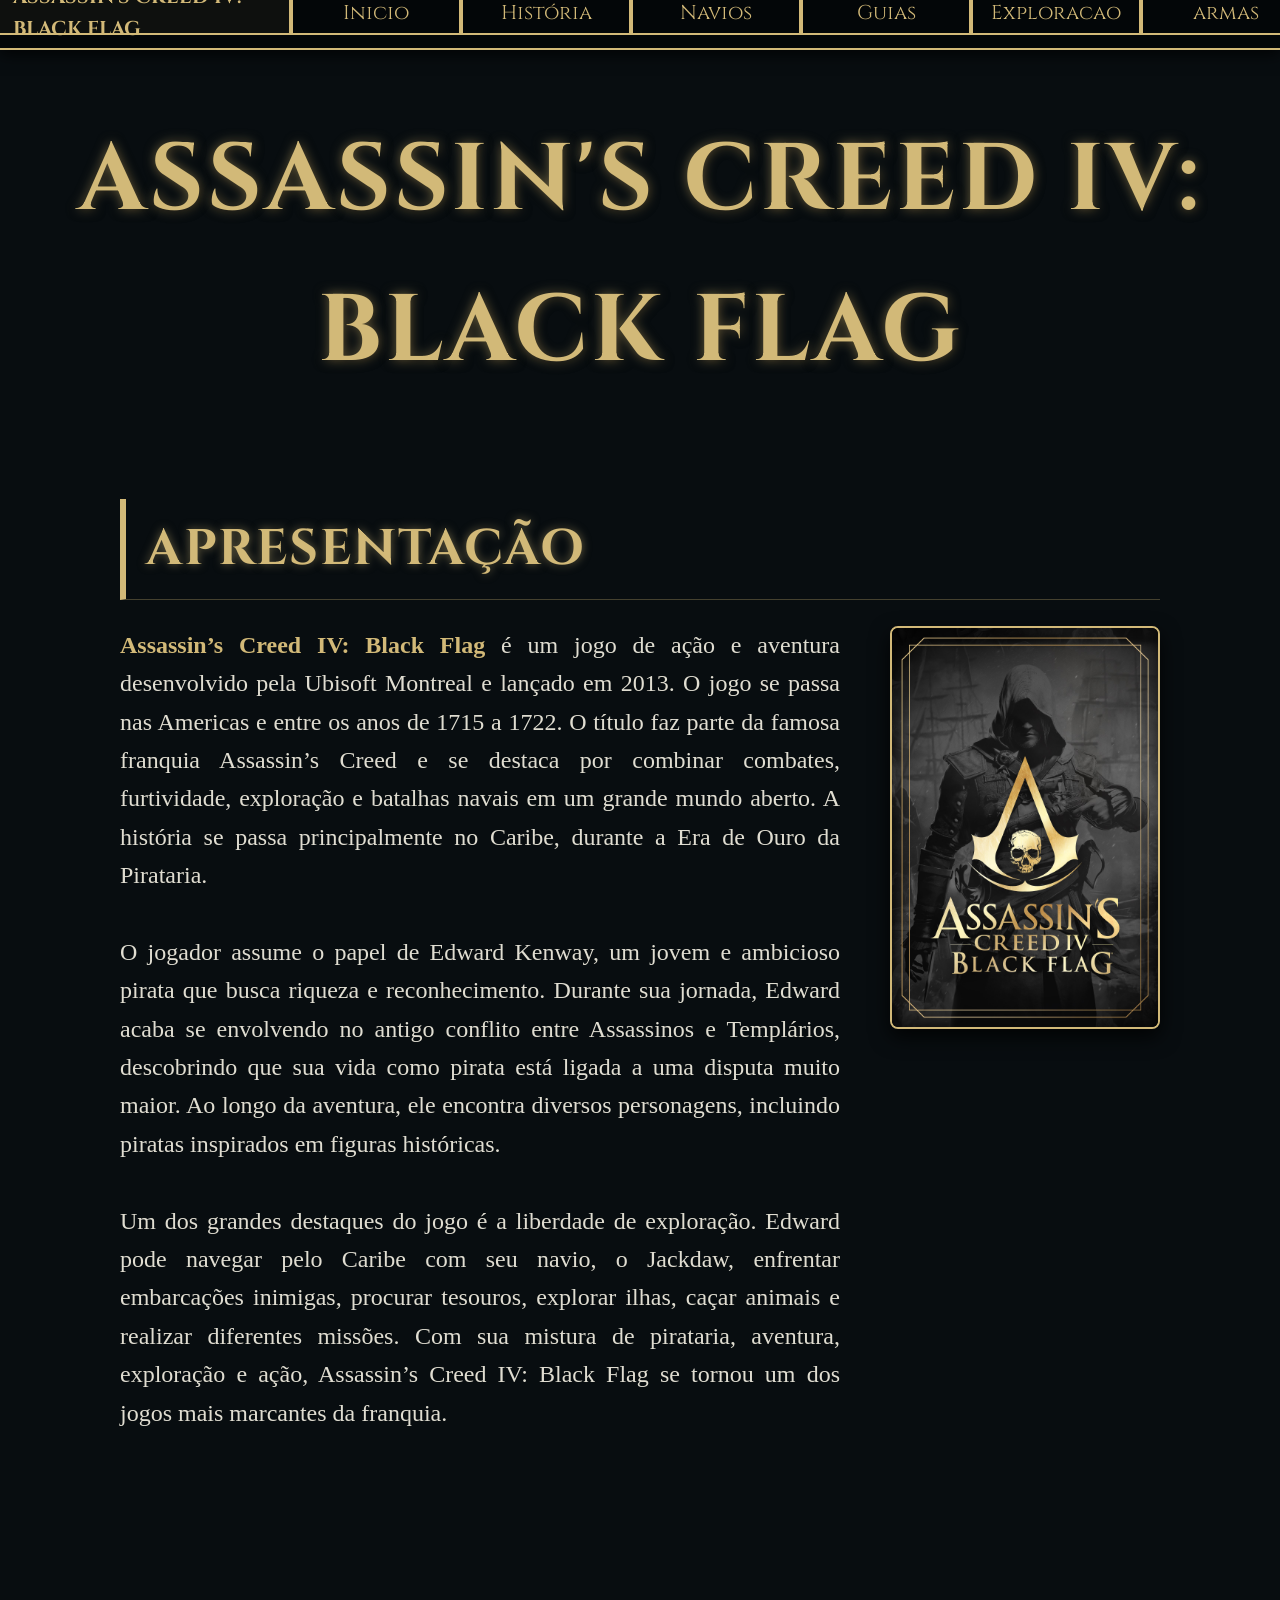
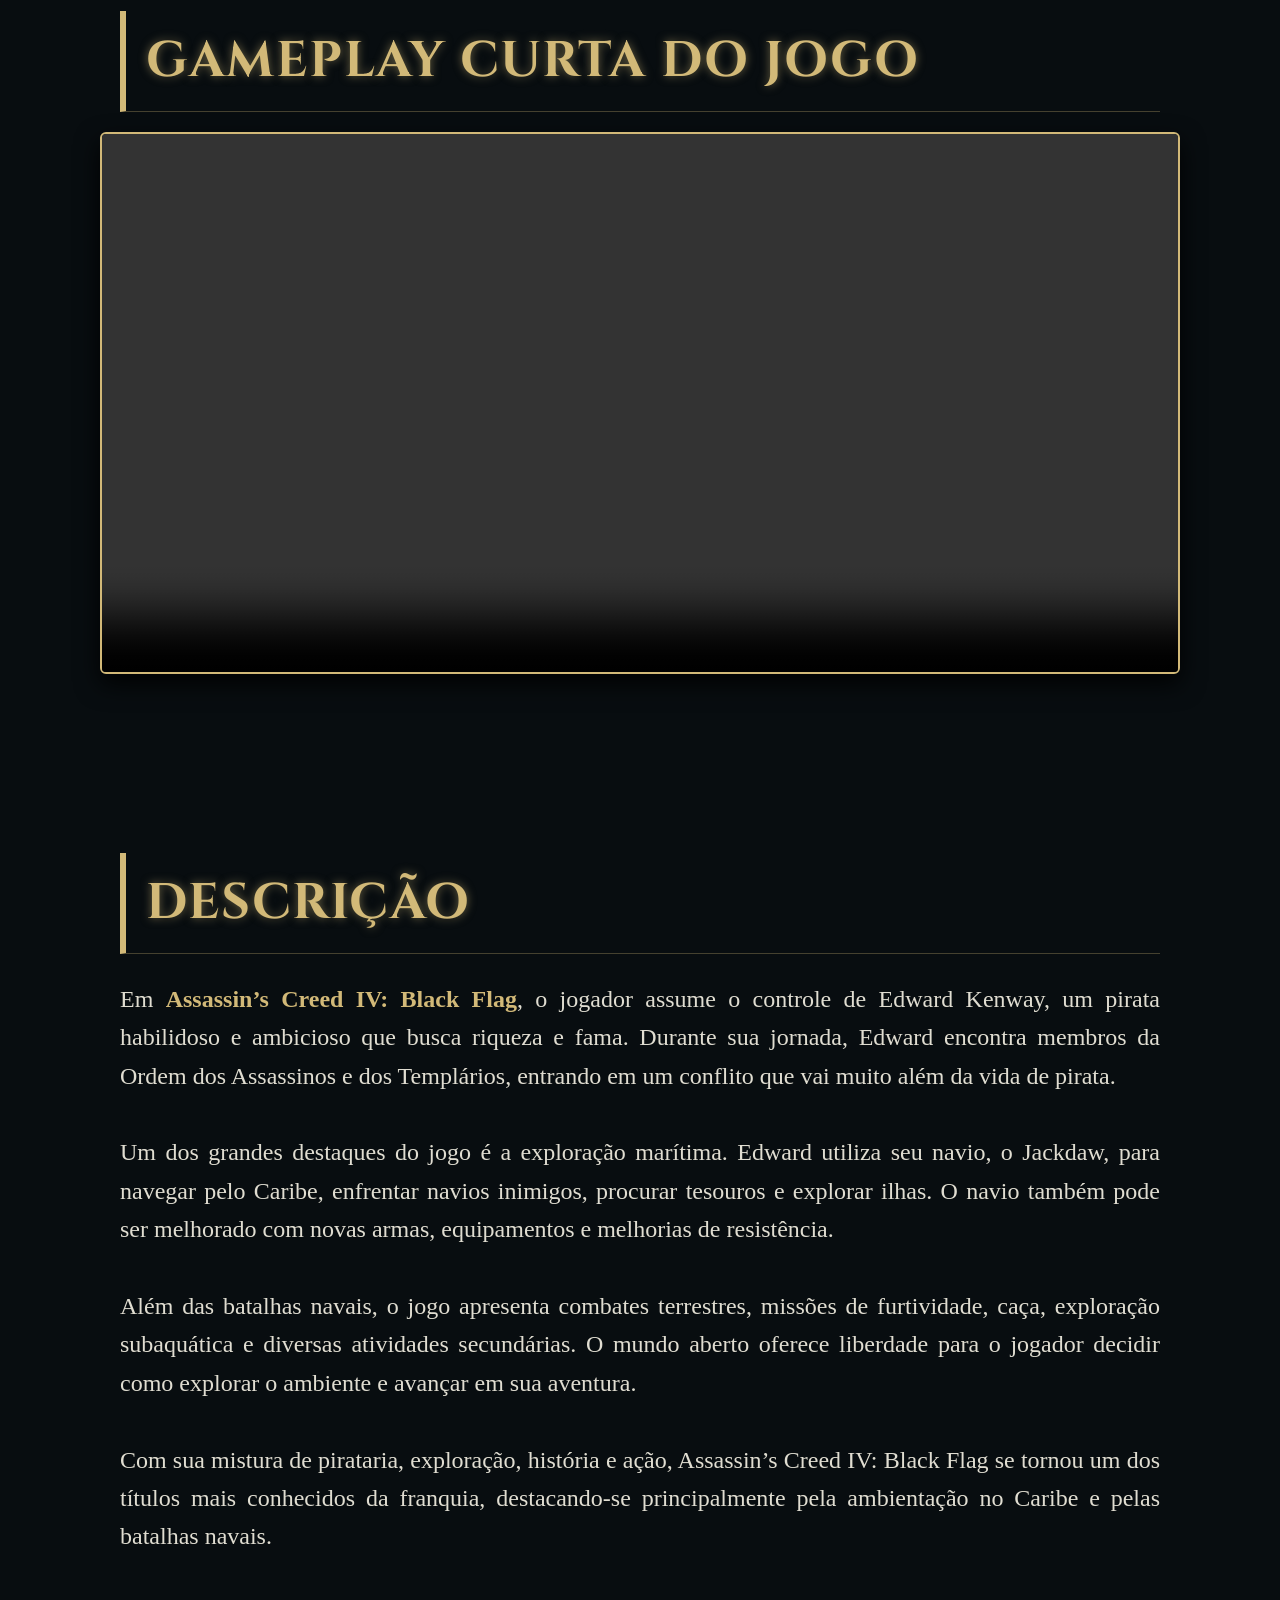
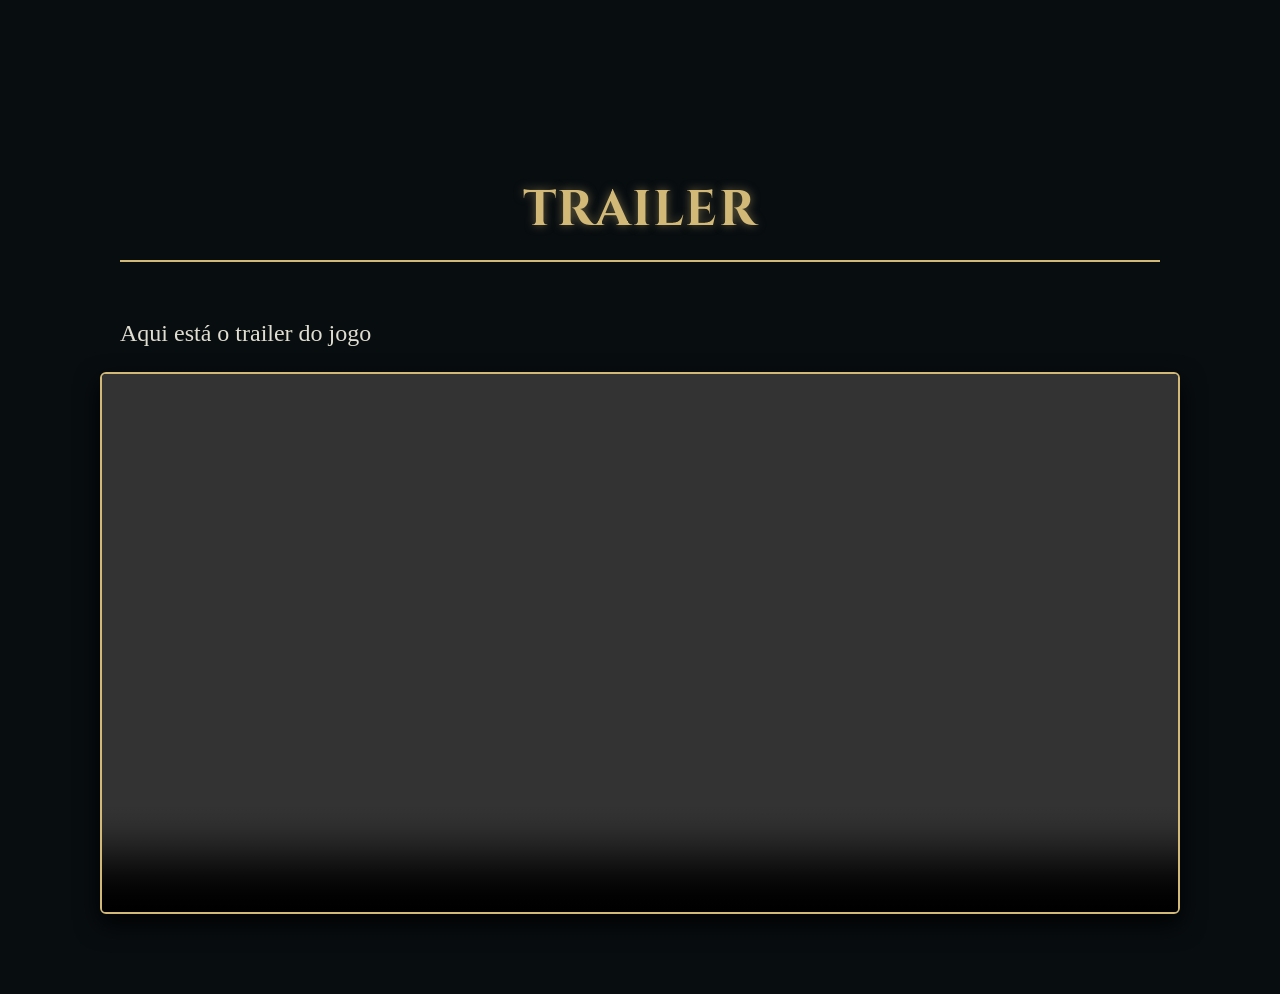
==== index.html @ 42d8e100 "Add files via upload" ====
<!DOCTYPE html>
<html lang="pt-br">
<head>
    <meta charset="UTF-8">
    <meta name="viewport" content="width=device-width, initial-scale=1.0">
    <title>Inicio</title>
    <link rel="stylesheet" href="pirata.css">
    <link rel="icon" type="image/png" href="./Imagens/download.jpg">
    <style> 
        .title {
            text-align: center;
            font-size: 2.5cm;
            color: #D2B978;
        }
hr{
    background: #D2B978;    
}
        .subtitle {
            text-align: left;
            font-size: 50px;
            color: #D2B978;
            margin-left: 120px;
        }

        nav ul {
            list-style-type: none;
            margin: 0px;
            padding: 2px;
            display: flex;
        }

        nav li a {
            margin-right: 0px;
            font-size: 20px;
            color: #D2B978;
            border: 2px solid; 
            padding: 20px;          
            width: 150px;           
            height: 0.1px;          
            display: flex;         
            align-items: center;    
            justify-content: center;
            transform: translate(-11px, -11px);
        } 
        .nava{
            margin-right: 0px;
            font-size: 20px;
            color: #D2B978;
            border: 2px solid; 
            padding: 20px;          
            width: 410px;           
            height: 0.1px;          
            display: flex;         
            align-items: center;    
            justify-content: center;
            transform: translate(-11px, -11px);
        }

        nav a {
            text-decoration: none;
            color: #333;
        }

        body {
            background-color: #080D10;
        }

        .inicio {
            color: #e0ddd1;
            font-size: 18px;
        }

        

       
        .organizacao {
            display: flex;
            align-items: flex-start; 
            gap: 50px; 
            margin-left: 120px;
            margin-right: 120px;
        }

        .op {
           
            color: #e0ddd1;
            font-size: 24px; 
            text-align: justify;
            flex: 1; 
            margin: 0;
        }
        p {
           
            color: #e0ddd1;
            font-size: 24px; 
            text-align: justify;
            flex: 1; 
            margin-left:120px;
            margin-right: 120px;
        }
        .img1 {
            width: 270px; 
            height: auto;
            border-radius: 8px; 
        }
    </style>
</head>
<body>
    <nav>
        <ul>
         <li class="nava">Assassin's Creed IV: Black Flag</li>            
            <li><a href="index.html">Inicio</a></li>
            <li><a href="historia_jogo.html">História</a></li>
            <li><a href="Navios.html">Navios</a></li>
            <li><a href="Guias.html">Guias</a></li>
              <li><a href="Exploração.html">Exploracao</a></li>
              <li><a href="armamento.html">armas</a></li>
               <li><a href="curiosidades.html">Curiosidades</a></li>
        </ul>
    </nav>

    <h1 class="title">Assassin's Creed IV: Black Flag</h1>

    <br><br><br>

    <h2 class="subtitle">Apresentação</h2>

    <br>
    <div class="organizacao">
        <p class="op">
            <strong>Assassin’s Creed IV: Black Flag</strong> é um jogo de ação e aventura desenvolvido pela Ubisoft Montreal e lançado em 2013. O jogo se passa nas Americas e entre os anos de 1715 a 1722. O título faz parte da famosa franquia Assassin’s Creed e se destaca por combinar combates, furtividade, exploração e batalhas navais em um grande mundo aberto. A história se passa principalmente no Caribe, durante a Era de Ouro da Pirataria.
            <br><br>
            O jogador assume o papel de Edward Kenway, um jovem e ambicioso pirata que busca riqueza e reconhecimento. Durante sua jornada, Edward acaba se envolvendo no antigo conflito entre Assassinos e Templários, descobrindo que sua vida como pirata está ligada a uma disputa muito maior. Ao longo da aventura, ele encontra diversos personagens, incluindo piratas inspirados em figuras históricas.
            <br><br>
            Um dos grandes destaques do jogo é a liberdade de exploração. Edward pode navegar pelo Caribe com seu navio, o Jackdaw, enfrentar embarcações inimigas, procurar tesouros, explorar ilhas, caçar animais e realizar diferentes missões. Com sua mistura de pirataria, aventura, exploração e ação, Assassin’s Creed IV: Black Flag se tornou um dos jogos mais marcantes da franquia.
        </p>

        <img src="./Imagens/apps.46338.69748098540497451.6fec5e29-270a-4d59-adb7-cc8b6f788b95.c5643e1d-438b-41ce-8f03-d486a3ed85b6.jpg" class="img1" alt="Capa Assassin's Creed IV">
    </div>

<br><br>

<br><br><br><br><br>
 <h2 class="subtitle">Gameplay curta do jogo</h2>


<video width="1080" height="auto" src="./videoplayback5.mp4" controls ></video>













 <br><br>

<br><br><br><br><br>
  <h2 class="subtitle">Descrição</h2>

  <br>


<p>Em <strong> Assassin’s Creed IV: Black Flag</strong>, o jogador assume o controle de Edward Kenway, um pirata habilidoso e ambicioso que busca riqueza e fama. Durante sua jornada, Edward encontra membros da Ordem dos Assassinos e dos Templários, entrando em um conflito que vai muito além da vida de pirata.
<br> <br>
Um dos grandes destaques do jogo é a exploração marítima. Edward utiliza seu navio, o Jackdaw, para navegar pelo Caribe, enfrentar navios inimigos, procurar tesouros e explorar ilhas. O navio também pode ser melhorado com novas armas, equipamentos e melhorias de resistência.
<br> <br>
Além das batalhas navais, o jogo apresenta combates terrestres, missões de furtividade, caça, exploração subaquática e diversas atividades secundárias. O mundo aberto oferece liberdade para o jogador decidir como explorar o ambiente e avançar em sua aventura.
<br> <br>
Com sua mistura de pirataria, exploração, história e ação, Assassin’s Creed IV: Black Flag se tornou um dos títulos mais conhecidos da franquia, destacando-se principalmente pela ambientação no Caribe e pelas batalhas navais.</p>



<br><br><br><br><br><br><br>
<br>
<h2 class="subtitle" align="center">Trailer</h2>
<br><br>
<p>Aqui está o trailer do jogo</p>
 <video width="1080" height="auto" src="./vidssave.com Assassin_s Creed IV - Black Flag Trailer [Dublado] 480P.mp4" controls >

  
  </video>
    
  
 


































</body>
</html>
---- pirata.css ----
/* ==========================================================================
   PIRATA.CSS - ASSASSIN'S CREED IV: BLACK FLAG THEME (SEM FUNDO NOS TÍTULOS)
   ========================================================================== */

   @import url('https://fonts.googleapis.com/css2?family=Cinzel:wght@600;700;900&family=IM+Fell+English&display=swap');

   :root {
     --bg-color: #080D10;
     --gold-color: #D2B978;
     --gold-glow: rgba(210, 185, 120, 0.5);
     --text-color: #e0ddd1;
     --font-title: 'Cinzel', serif;
     --font-body: 'IM Fell English', serif;
   }
   
   /* Reset Global */
   * {
     box-sizing: border-box;
     margin: 0;
     padding: 0;
   }
   
   body {
     background-color: #080D10;
     color: #e0ddd1;
     font-family: var(--font-body);
     line-height: 1.6;
     padding-bottom: 80px;
   }
   
   /* ==========================================================================
      NAVEGAÇÃO (MENU HORIZONTAL)
      ========================================================================== */
   
   nav {
     background-color: #030608;
     border-bottom: 2px solid #D2B978;
     width: 100%;
     position: sticky;
     top: 0;
     z-index: 1000;
     box-shadow: 0 4px 15px rgba(0, 0, 0, 0.8);
   }
   
   nav ul {
     list-style-type: none;
     display: flex;
     align-items: center;
     margin: 0;
     padding: 0;
   }
   
   .nava {
     font-family: var(--font-title);
     font-size: 1.1rem;
     font-weight: 700;
     color: #D2B978;
     border: 2px solid #D2B978;
     padding: 55px 25px;
     min-width: 300px;
     display: flex;
     align-items: center;
     justify-content: center;
     text-transform: uppercase;
     background-color: rgba(210, 185, 120, 0.05);
   }
   
   nav li a {
     font-family: var(--font-title);
     font-size: 1.1rem;
     color: #D2B978;
     text-decoration: none;
     border: 2px solid #D2B978;
     border-left: none;
     padding: 55px 50px;
     min-width: 170px;
     display: flex;
     align-items: center;
     justify-content: center;
     transition: all 0.3s ease;
   }
   
   nav li a:hover {
     background-color: #D2B978;
     color: #080D10;
     font-weight: 700;
     box-shadow: inset 0 0 10px rgba(0, 0, 0, 0.5);
   }
   
   /* ==========================================================================
      TÍTULOS E SUBTÍTULOS (SEM FUNDO)
      ========================================================================== */
   
   /* Título Principal */
   .title {
     text-align: center;
     font-family: var(--font-title);
     font-size: 3.5rem;
     color: #D2B978;
     text-transform: uppercase;
     margin-top: 40px;
     letter-spacing: 3px;
     text-shadow: 0 0 12px rgba(210, 185, 120, 0.5), 2px 2px 10px rgba(0, 0, 0, 0.9);
     padding: 15px 0;
     background: transparent;
   }
   
   hr {
     border: 0;
     height: 2px;
     background: linear-gradient(90deg, transparent, #D2B978, transparent);
     margin: 20px 0 40px 0;
   }
   
   /* Subtítulo */
   .subtitle {
     font-family: var(--font-title);
     font-size: 2.2rem;
     color: #D2B978;
     text-transform: uppercase;
     margin-left: 120px;
     margin-right: 120px;
     padding: 10px 20px;
     border-left: 6px solid #D2B978;
     border-bottom: 1px solid rgba(210, 185, 120, 0.3);
     text-shadow: 0 0 10px rgba(210, 185, 120, 0.5);
     letter-spacing: 1.5px;
     background: transparent;
   }
   
   .subititle {
     font-family: var(--font-title);
     font-size: 2.2rem;
     color: #D2B978;
     text-transform: uppercase;
     margin-left: 120px;
     margin-right: 120px;
     padding: 10px 20px;
     border-left: 6px solid #D2B978;
     border-bottom: 1px solid rgba(210, 185, 120, 0.3);
     text-shadow: 0 0 10px rgba(210, 185, 120, 0.5);
     letter-spacing: 1.5px;
     background: transparent;
   }
   .subtitle2 {
     font-family: var(--font-title);
     font-size: 2.2rem;
     color: #D2B978;
     text-transform: uppercase;
     margin-left: 120px;
     margin-right: 120px;
     padding: 10px 20px;
     border-left: 6px solid #D2B978;
     border-bottom: 1px solid rgba(210, 185, 120, 0.3);
     text-shadow: 0 0 10px rgba(210, 185, 120, 0.5);
     letter-spacing: 1.5px;
     background: transparent;
   }
   /* Subtítulo Centralizado (ex: Trailer) */
   .subtitle[align="center"] {
     text-align: center;
     margin-left: 120px;
     margin-right: 120px;
     border-left: none;
     border-bottom: 2px solid #D2B978;
     background: transparent;
   }
   .subititle[align="center"] {
     text-align: center;
     margin-left: 120px;
     margin-right: 120px;
     border-left: none;
     border-bottom: 2px solid #D2B978;
     background: transparent;
   }
 
   .subtitle2[align="center"] {
     text-align: center;
     margin-left: 120px;
     margin-right: 120px;
     border-left: none;
     border-bottom: 2px solid #D2B978;
     background: transparent;
   }
   
   /* ==========================================================================
      LAYOUT E ELEMENTOS
      ========================================================================== */
   
   .organizacao {
     display: flex;
     align-items: flex-start;
     gap: 50px;
     margin-left: 120px;
     margin-right: 120px;
   }
   
   .op, p {
     color: #e0ddd1;
     font-size: 1.25rem;
     text-align: justify;
     flex: 1;
   }
   
   p {
     margin-left: 120px;
     margin-right: 120px;
   }
   
   .op {
     margin: 0;
   }
   
   strong {
     color: #D2B978;
   }
   
   .img1 {
     width: 270px;
     height: auto;
     border-radius: 6px;
     border: 2px solid #D2B978;
     box-shadow: 0 8px 20px rgba(0, 0, 0, 0.8);
   }
   
   video {
     display: block;
     margin: 20px auto 0 auto;
     border: 2px solid #D2B978;
     border-radius: 6px;
     box-shadow: 0 10px 25px rgba(0, 0, 0, 0.9);
     max-width: 90%;
   }
   
   /* Responsividade */
   @media (max-width: 900px) {
     nav ul { flex-direction: column; }
     .nava, nav li a { width: 100%; border-left: 2px solid #D2B978; }
     .subtitle, p, .organizacao { margin-left: 20px; margin-right: 20px; }
     .subtitle[align="center"] { margin-left: 20px; margin-right: 20px; }
     .organizacao { flex-direction: column; align-items: center; }
     .title { font-size: 2.2rem; }
   }
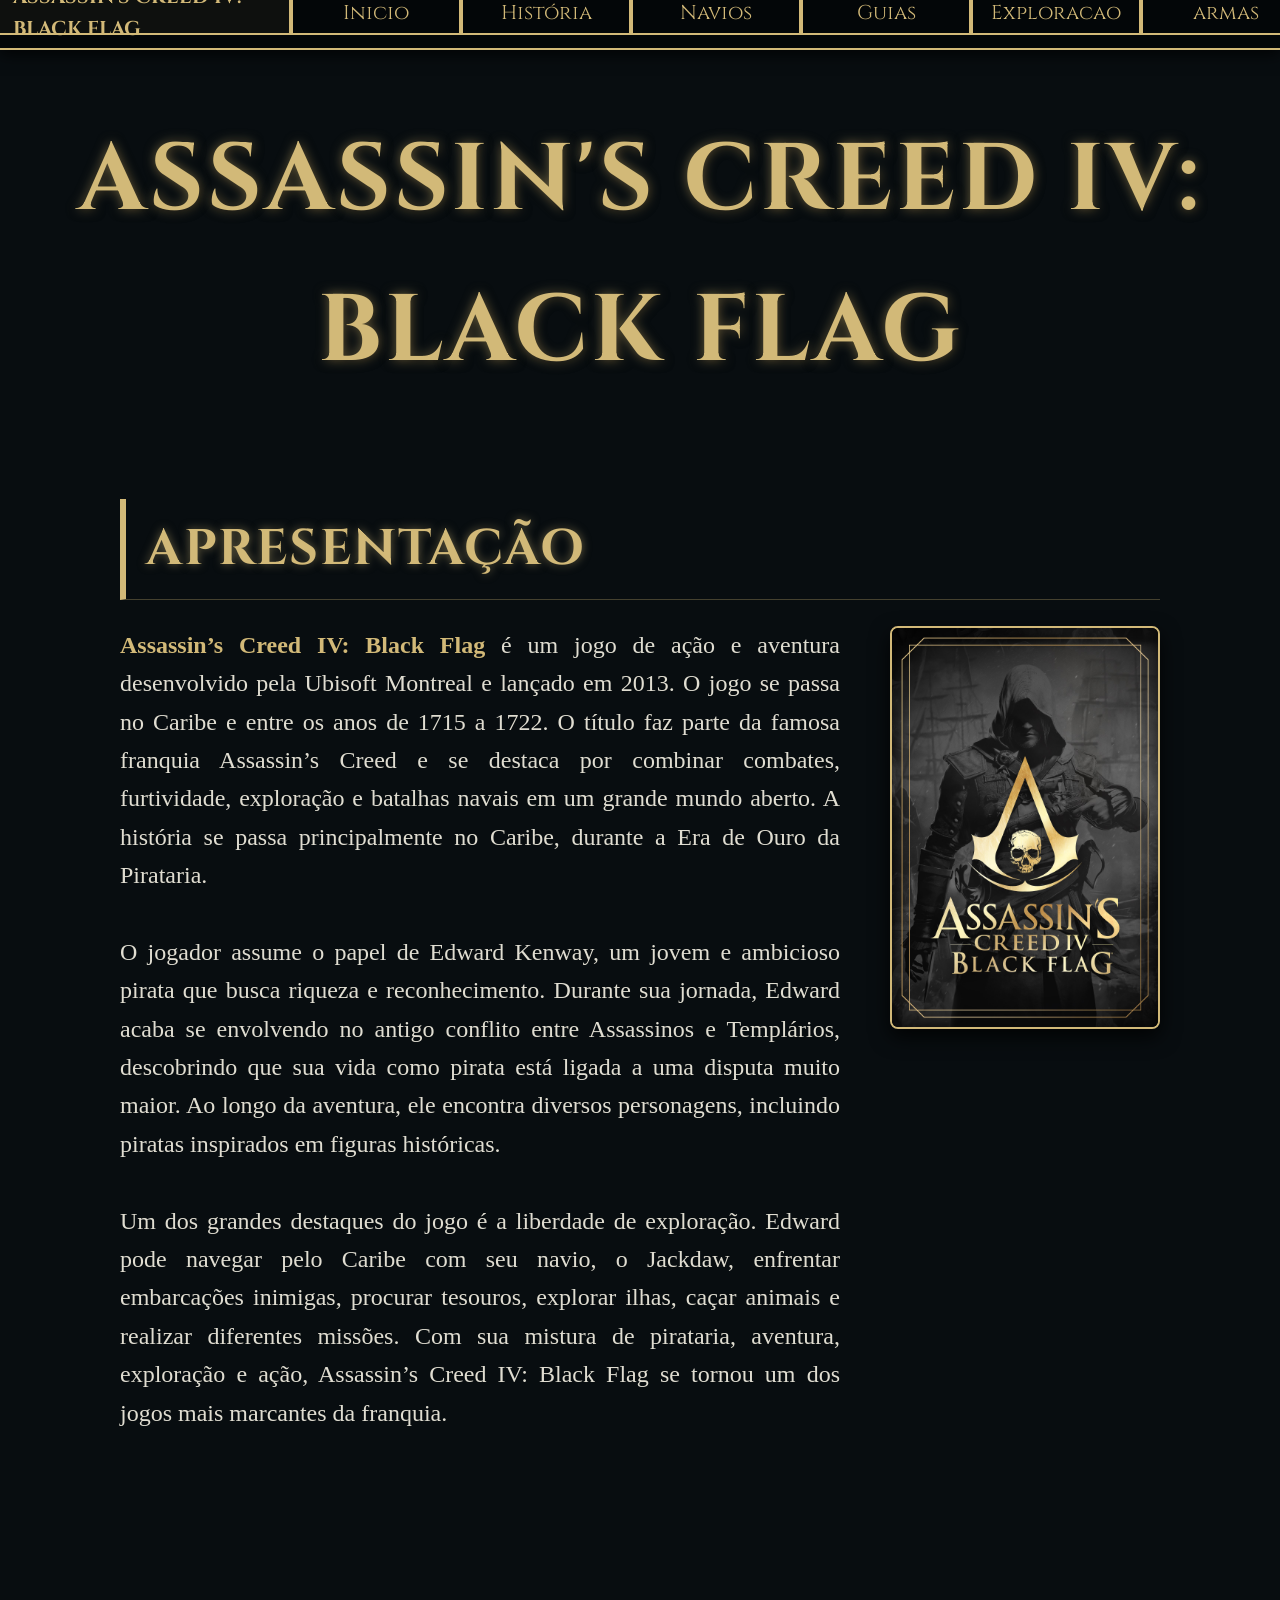
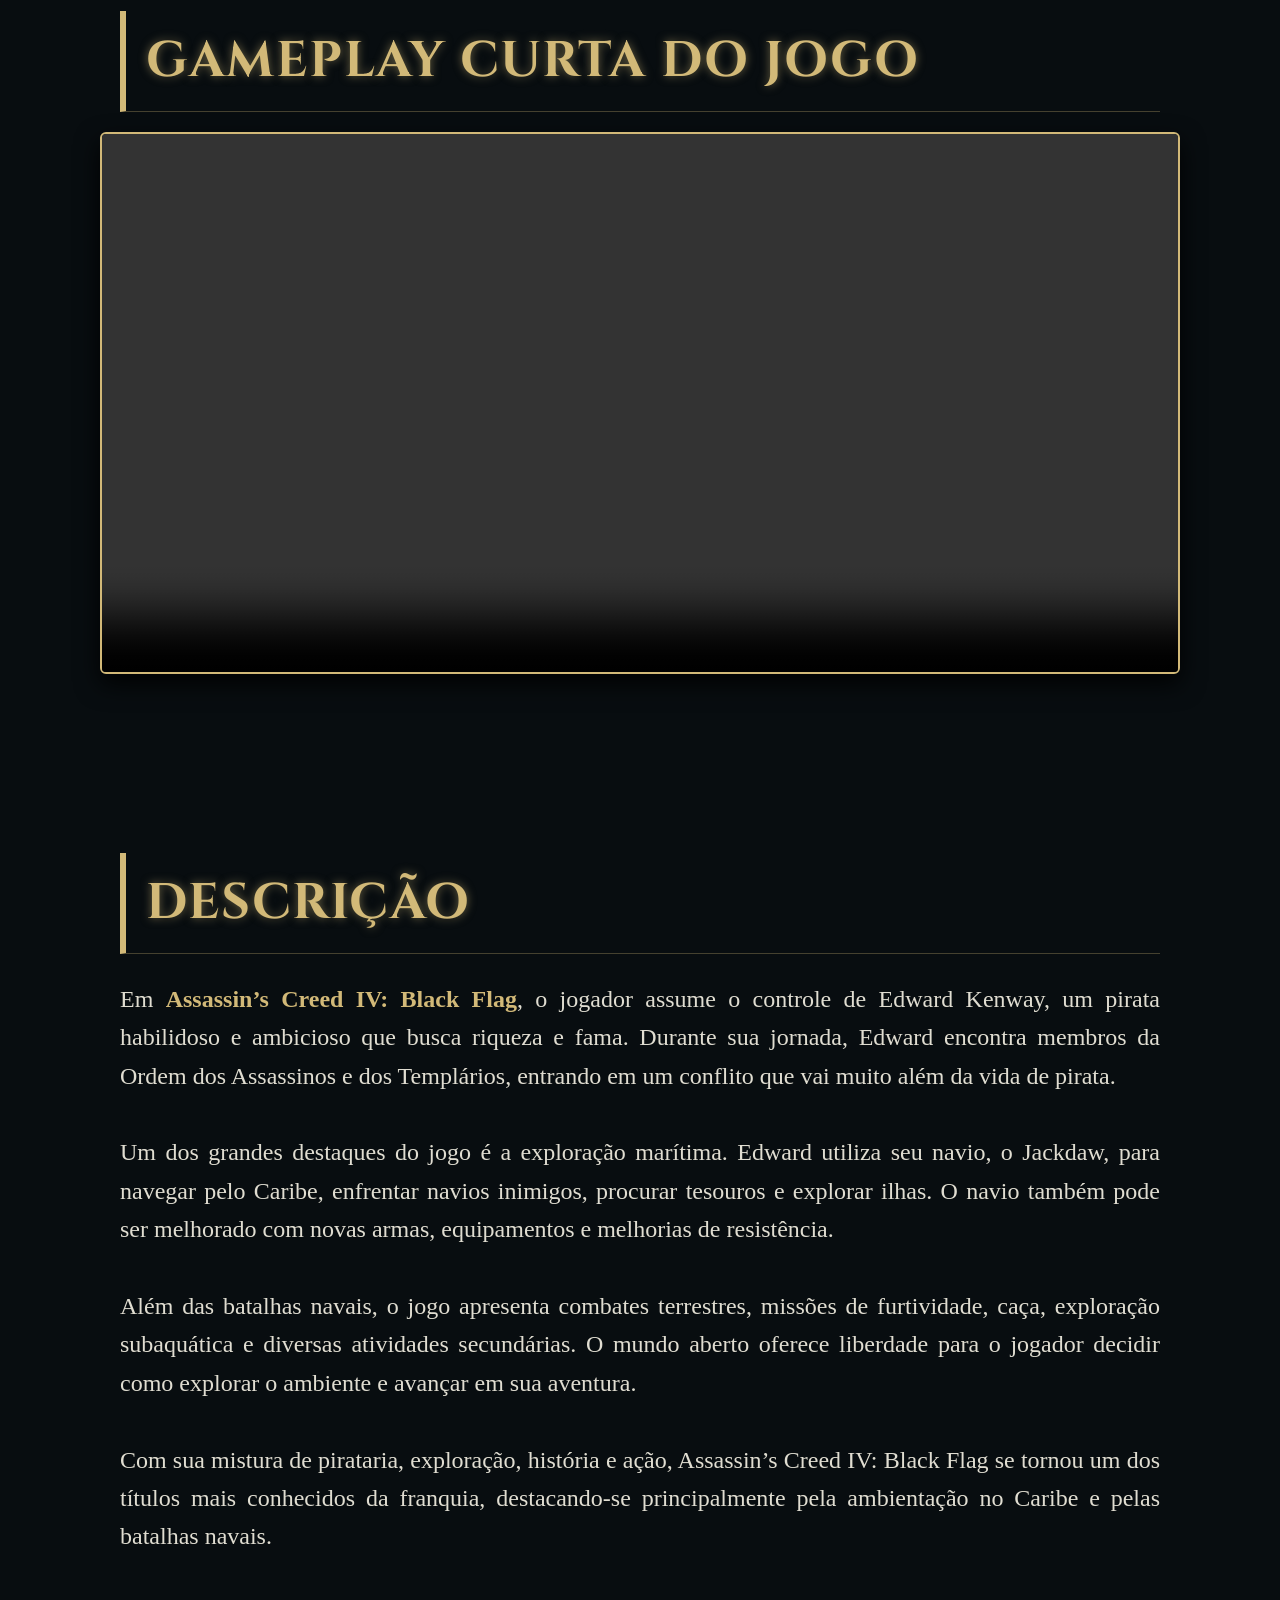
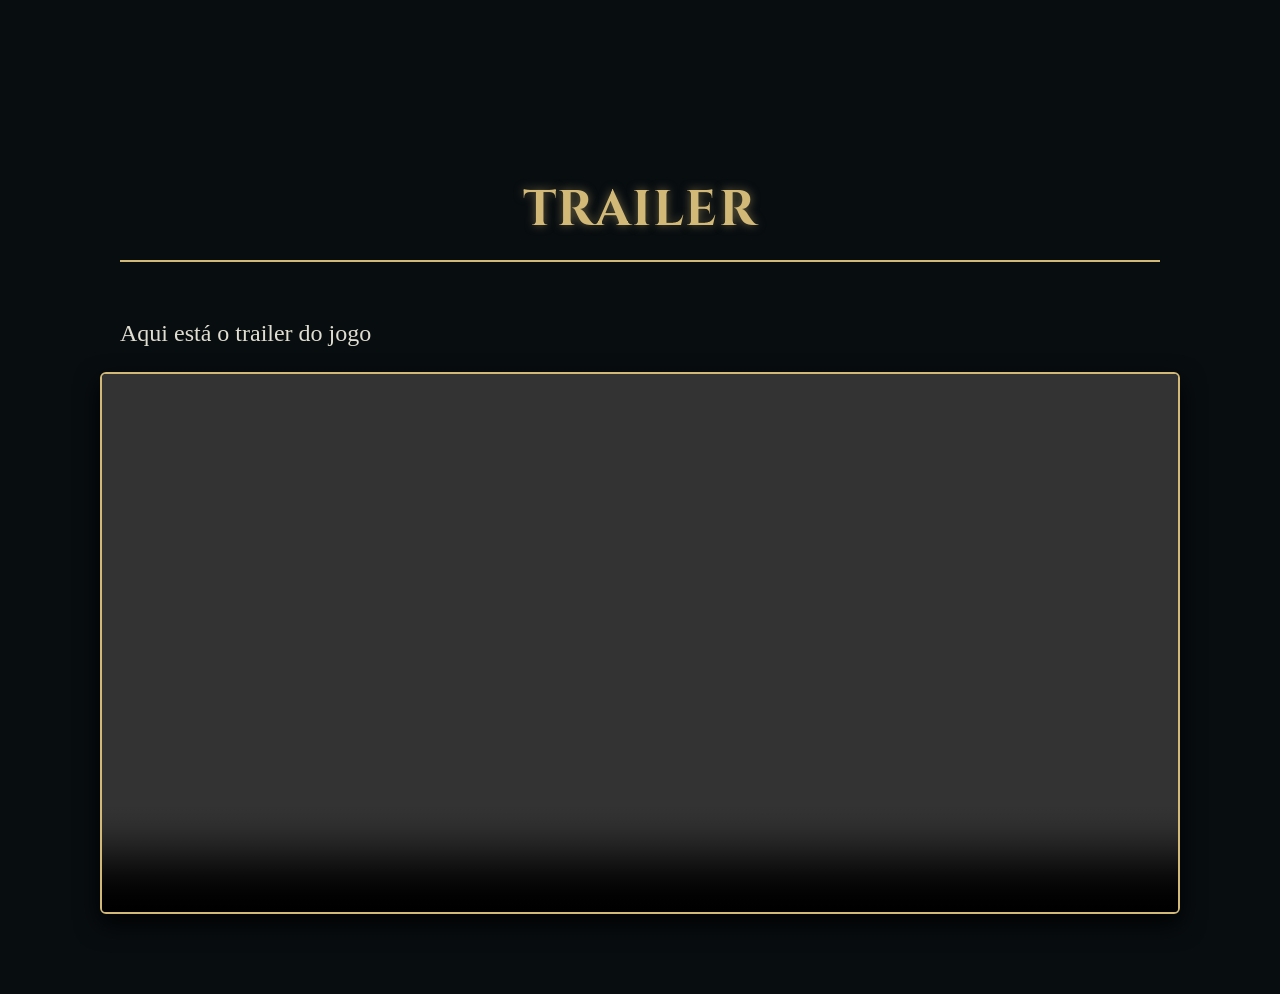
==== commit d7f971f9: "index.html" ====
--- a/index.html
+++ b/index.html
@@ -128,7 +128,7 @@
     <br>
     <div class="organizacao">
         <p class="op">
-            <strong>Assassin’s Creed IV: Black Flag</strong> é um jogo de ação e aventura desenvolvido pela Ubisoft Montreal e lançado em 2013. O jogo se passa nas Americas e entre os anos de 1715 a 1722. O título faz parte da famosa franquia Assassin’s Creed e se destaca por combinar combates, furtividade, exploração e batalhas navais em um grande mundo aberto. A história se passa principalmente no Caribe, durante a Era de Ouro da Pirataria.
+            <strong>Assassin’s Creed IV: Black Flag</strong> é um jogo de ação e aventura desenvolvido pela Ubisoft Montreal e lançado em 2013. O jogo se passa no Caribe e entre os anos de 1715 a 1722. O título faz parte da famosa franquia Assassin’s Creed e se destaca por combinar combates, furtividade, exploração e batalhas navais em um grande mundo aberto. A história se passa principalmente no Caribe, durante a Era de Ouro da Pirataria.
             <br><br>
             O jogador assume o papel de Edward Kenway, um jovem e ambicioso pirata que busca riqueza e reconhecimento. Durante sua jornada, Edward acaba se envolvendo no antigo conflito entre Assassinos e Templários, descobrindo que sua vida como pirata está ligada a uma disputa muito maior. Ao longo da aventura, ele encontra diversos personagens, incluindo piratas inspirados em figuras históricas.
             <br><br>
@@ -223,4 +223,4 @@
 
 
 </body>
-</html>+</html>
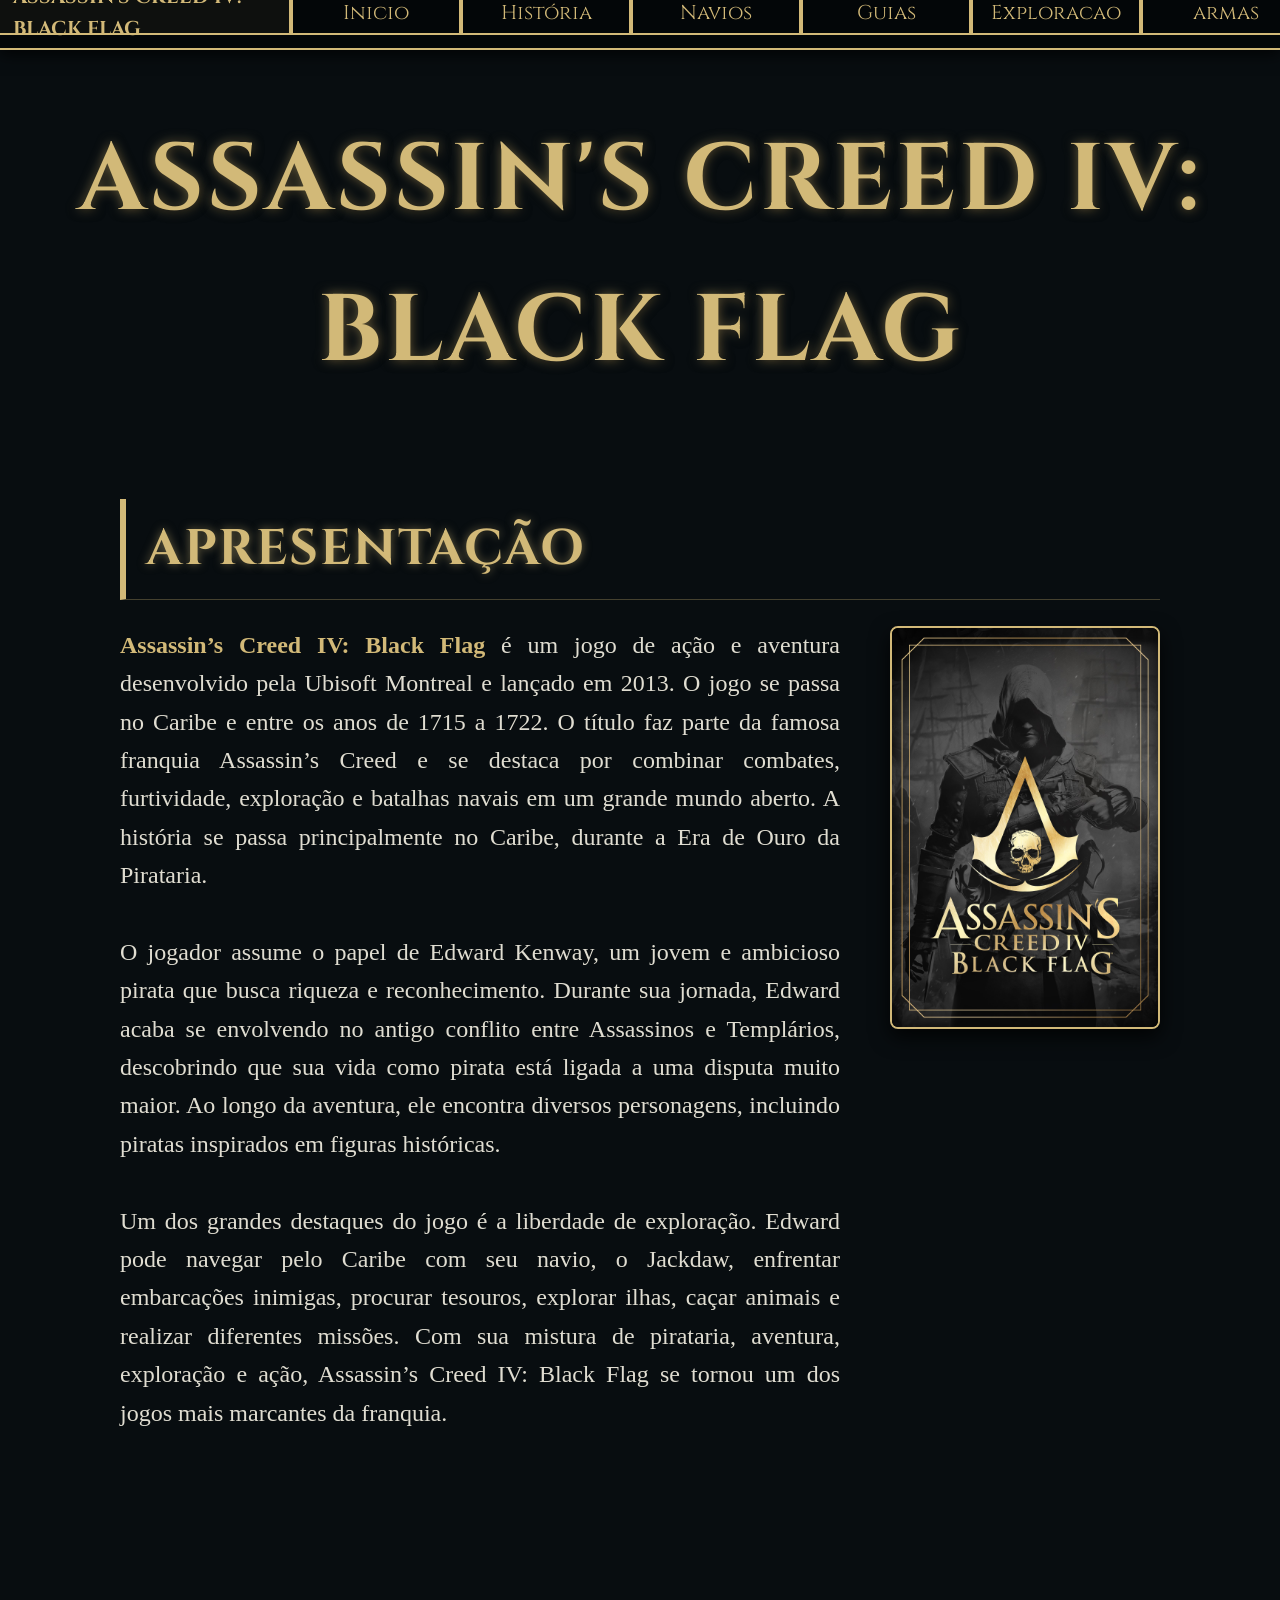
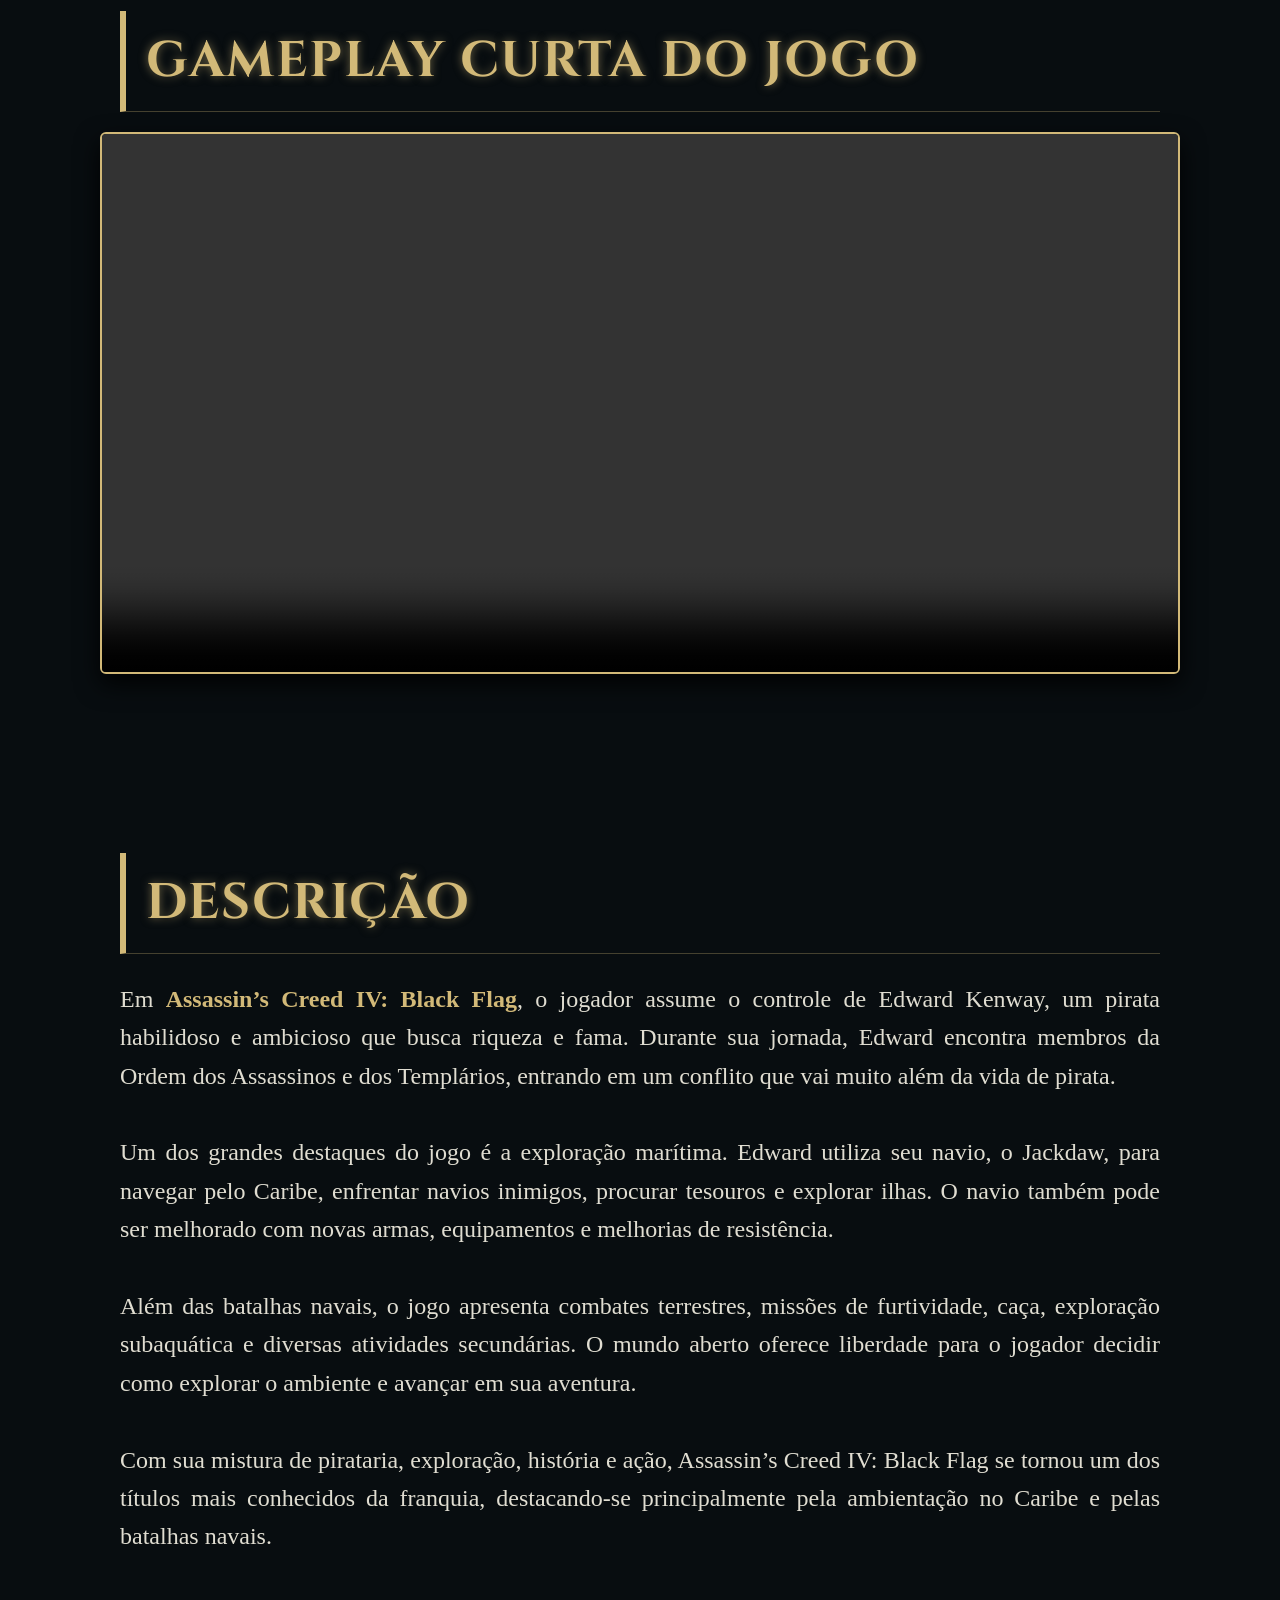
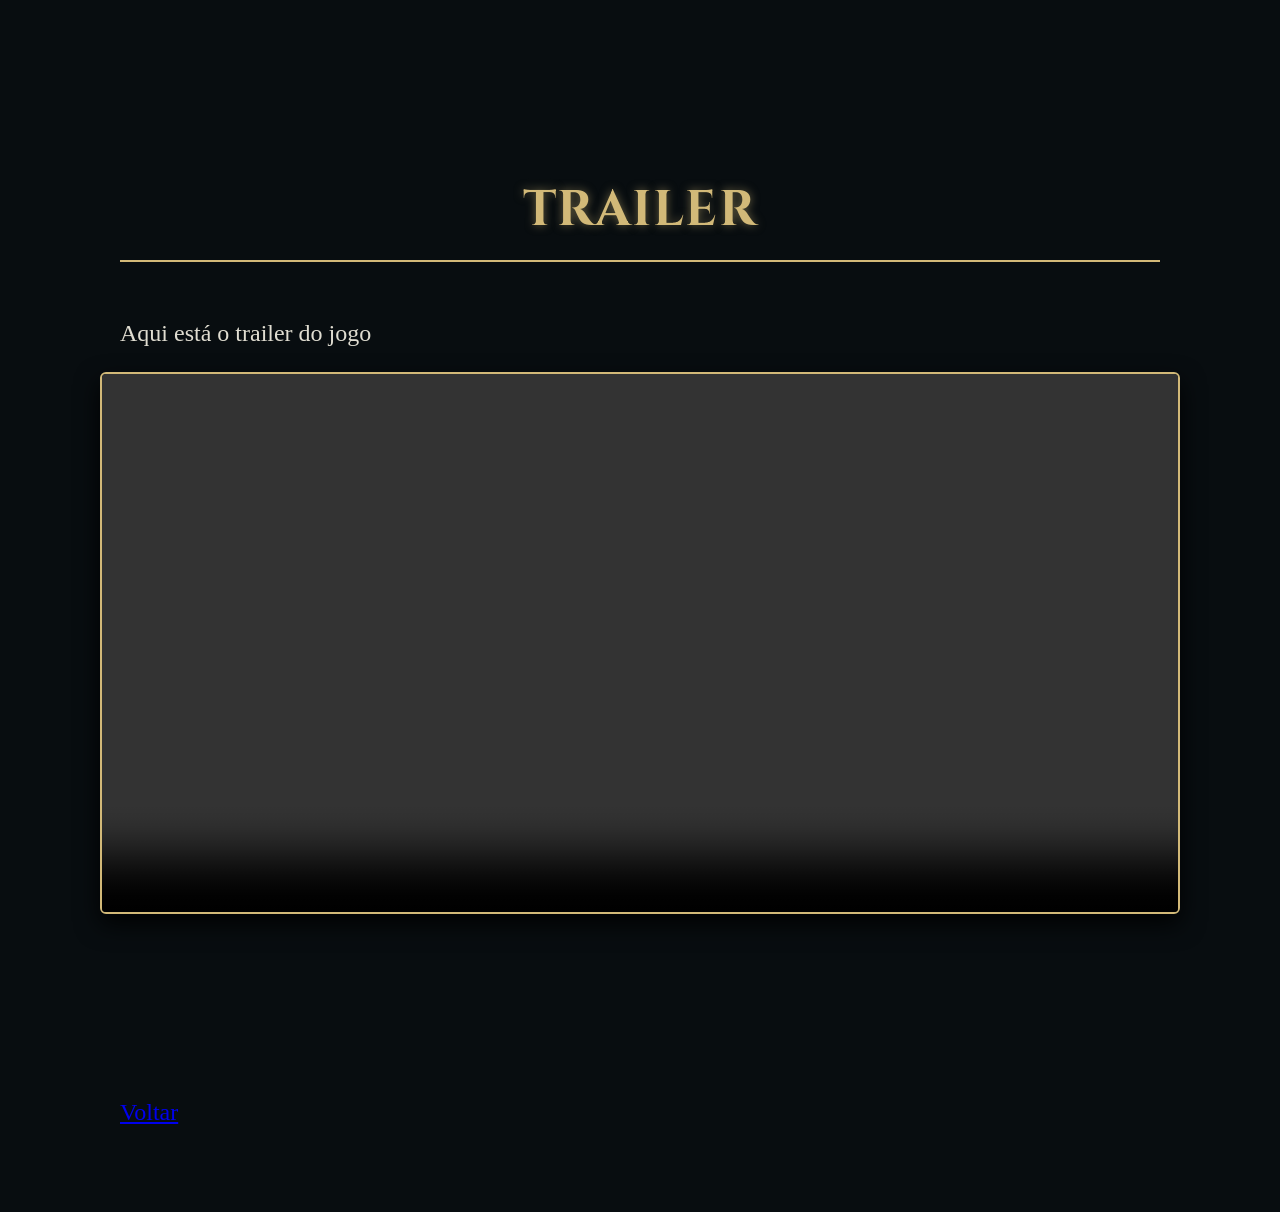
==== commit 63533544: "Update index.html" ====
--- a/index.html
+++ b/index.html
@@ -118,9 +118,11 @@
                <li><a href="curiosidades.html">Curiosidades</a></li>
         </ul>
     </nav>
+<header id="cima">
+  
 
     <h1 class="title">Assassin's Creed IV: Black Flag</h1>
-
+</header>
     <br><br><br>
 
     <h2 class="subtitle">Apresentação</h2>
@@ -186,7 +188,10 @@
   
   </video>
     
-  
+  <br><br><br><br><br><br><br>
+
+
+ <p class=botao><a href="cima">Voltar</a></p>
  
 
 
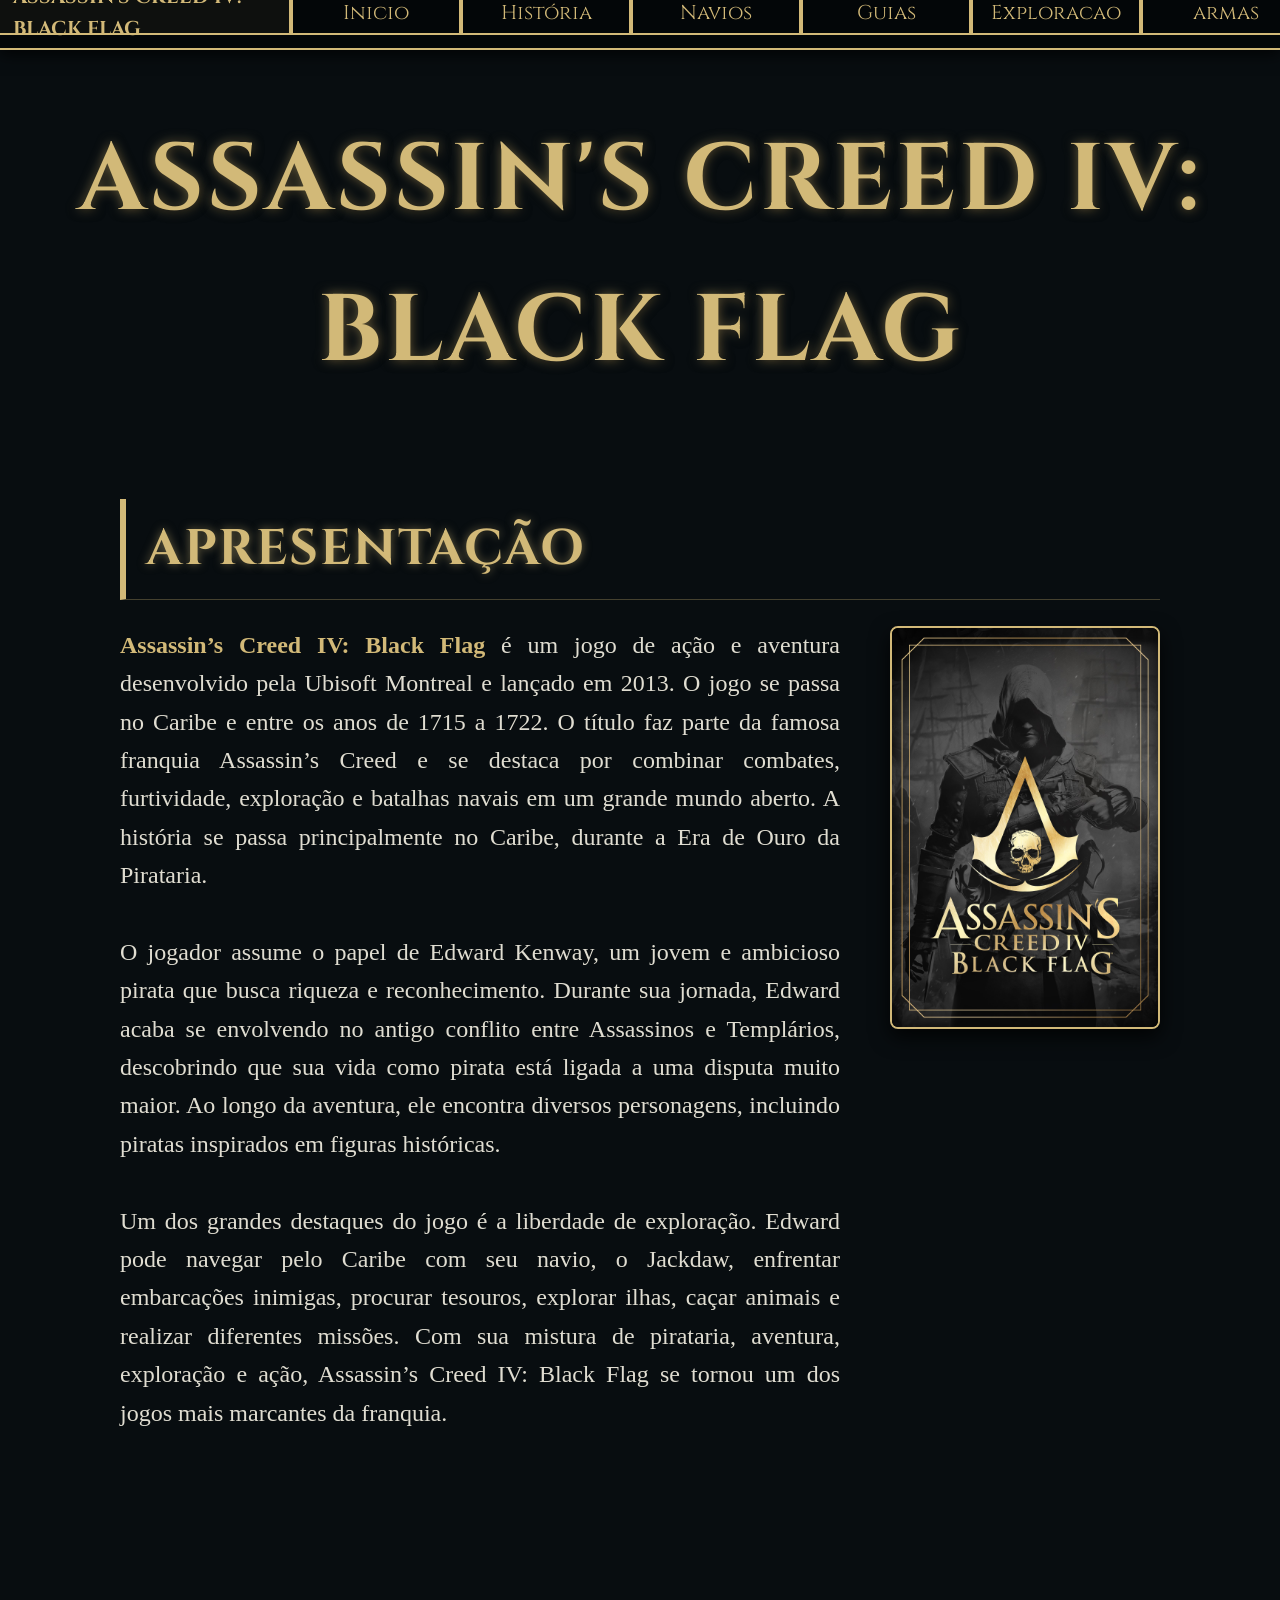
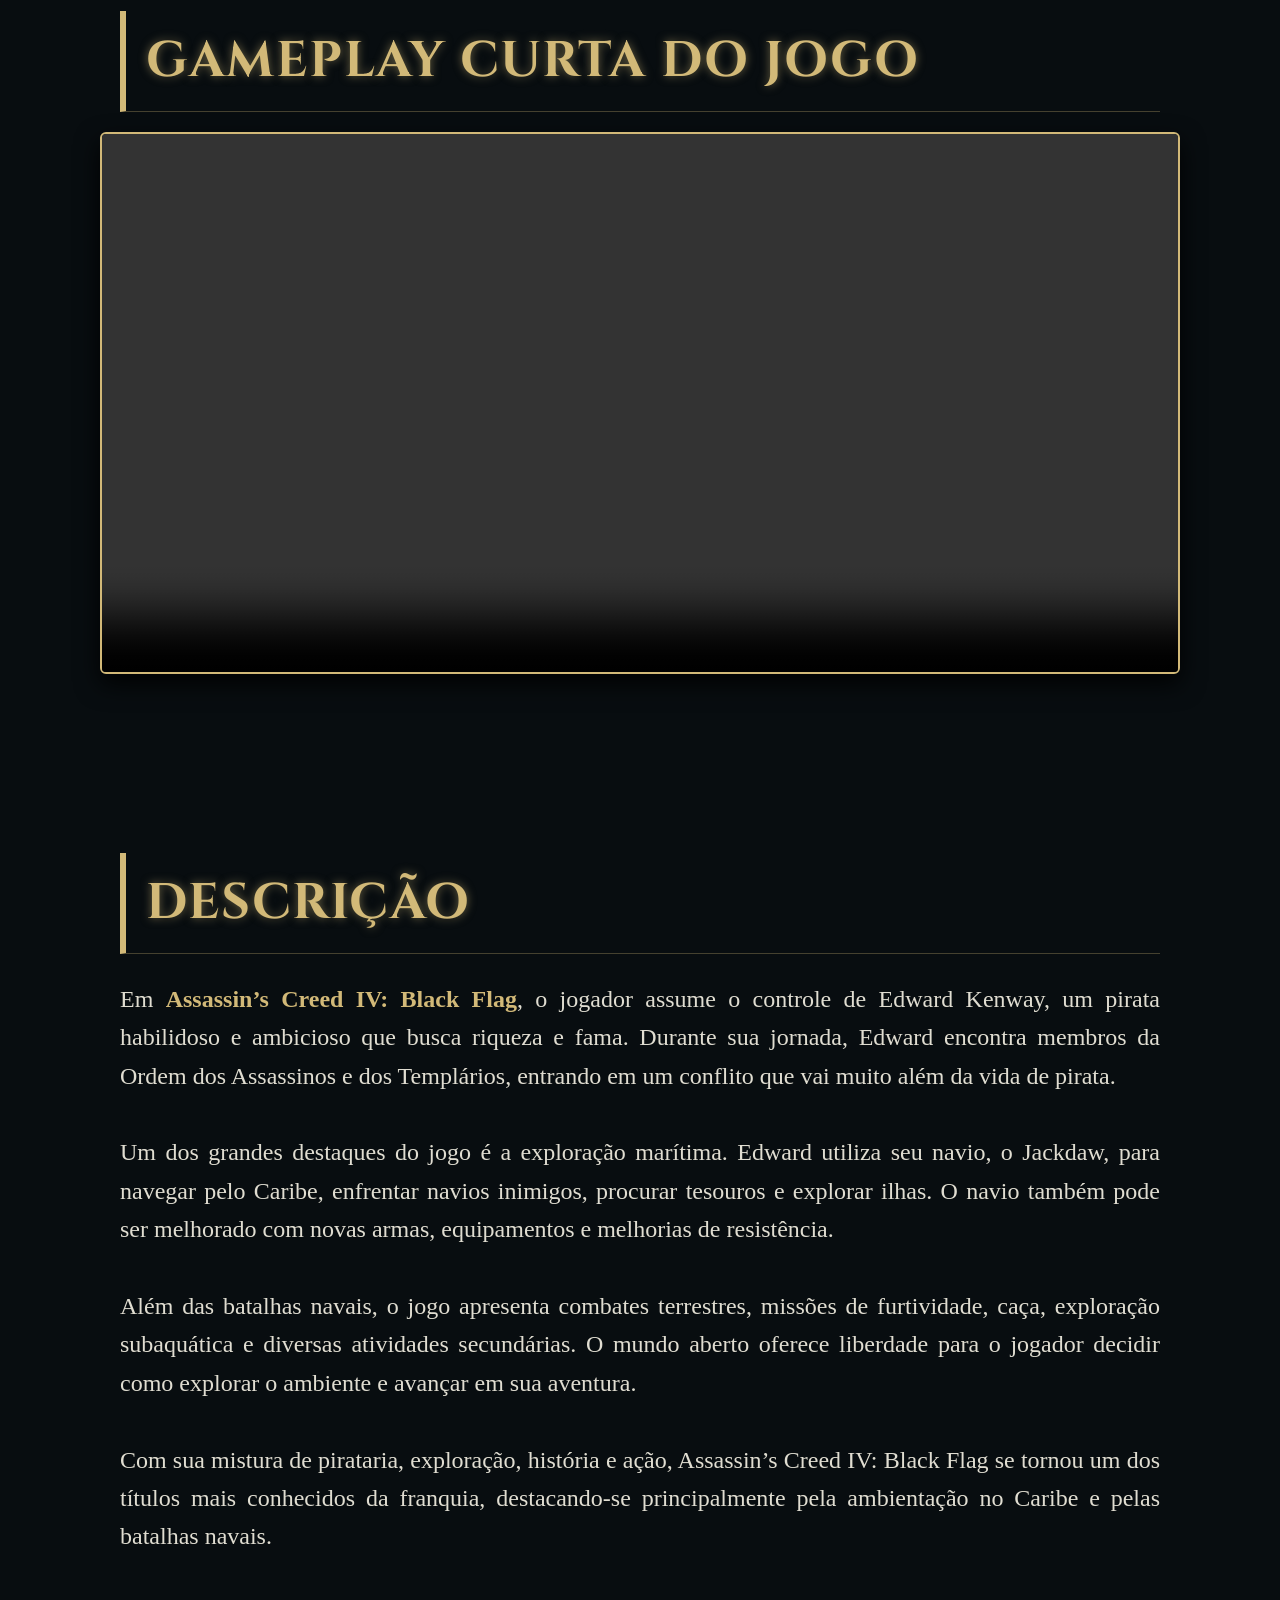
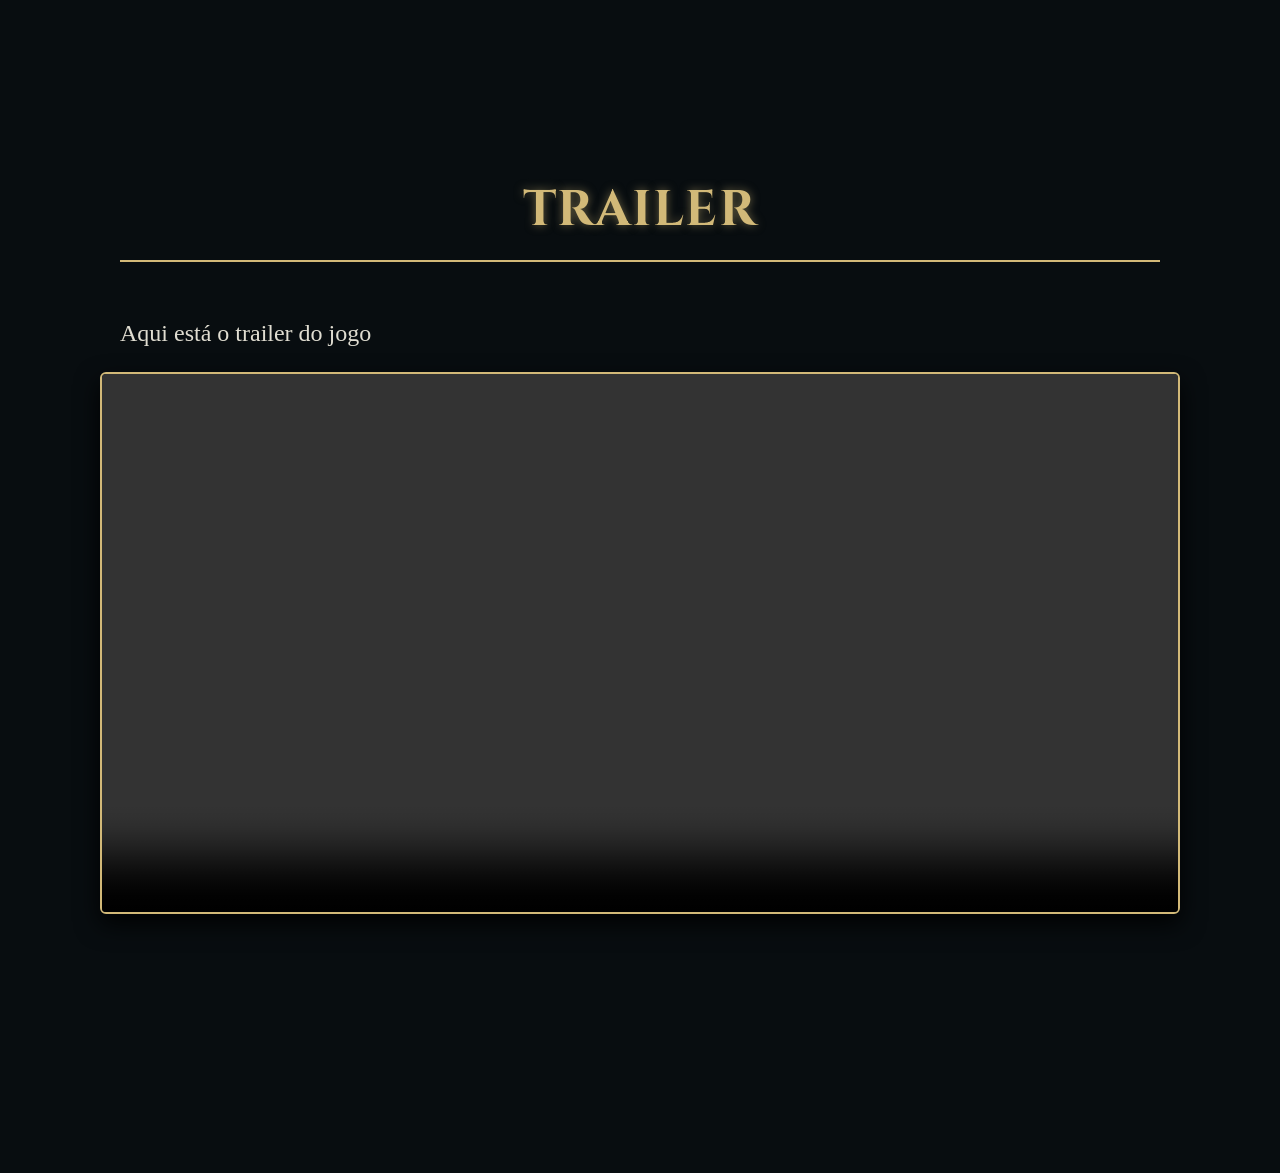
==== commit abdf7b8a: "Update index.html" ====
--- a/index.html
+++ b/index.html
@@ -191,7 +191,7 @@
   <br><br><br><br><br><br><br>
 
 
- <p class=botao><a href="cima">Voltar</a></p>
+
  
 
 
--- a/pirata.css
+++ b/pirata.css
@@ -231,6 +231,11 @@
      box-shadow: 0 10px 25px rgba(0, 0, 0, 0.9);
      max-width: 90%;
    }
+
+
+
+
+}
    
    /* Responsividade */
    @media (max-width: 900px) {
@@ -240,4 +245,4 @@
      .subtitle[align="center"] { margin-left: 20px; margin-right: 20px; }
      .organizacao { flex-direction: column; align-items: center; }
      .title { font-size: 2.2rem; }
-   }+   }
